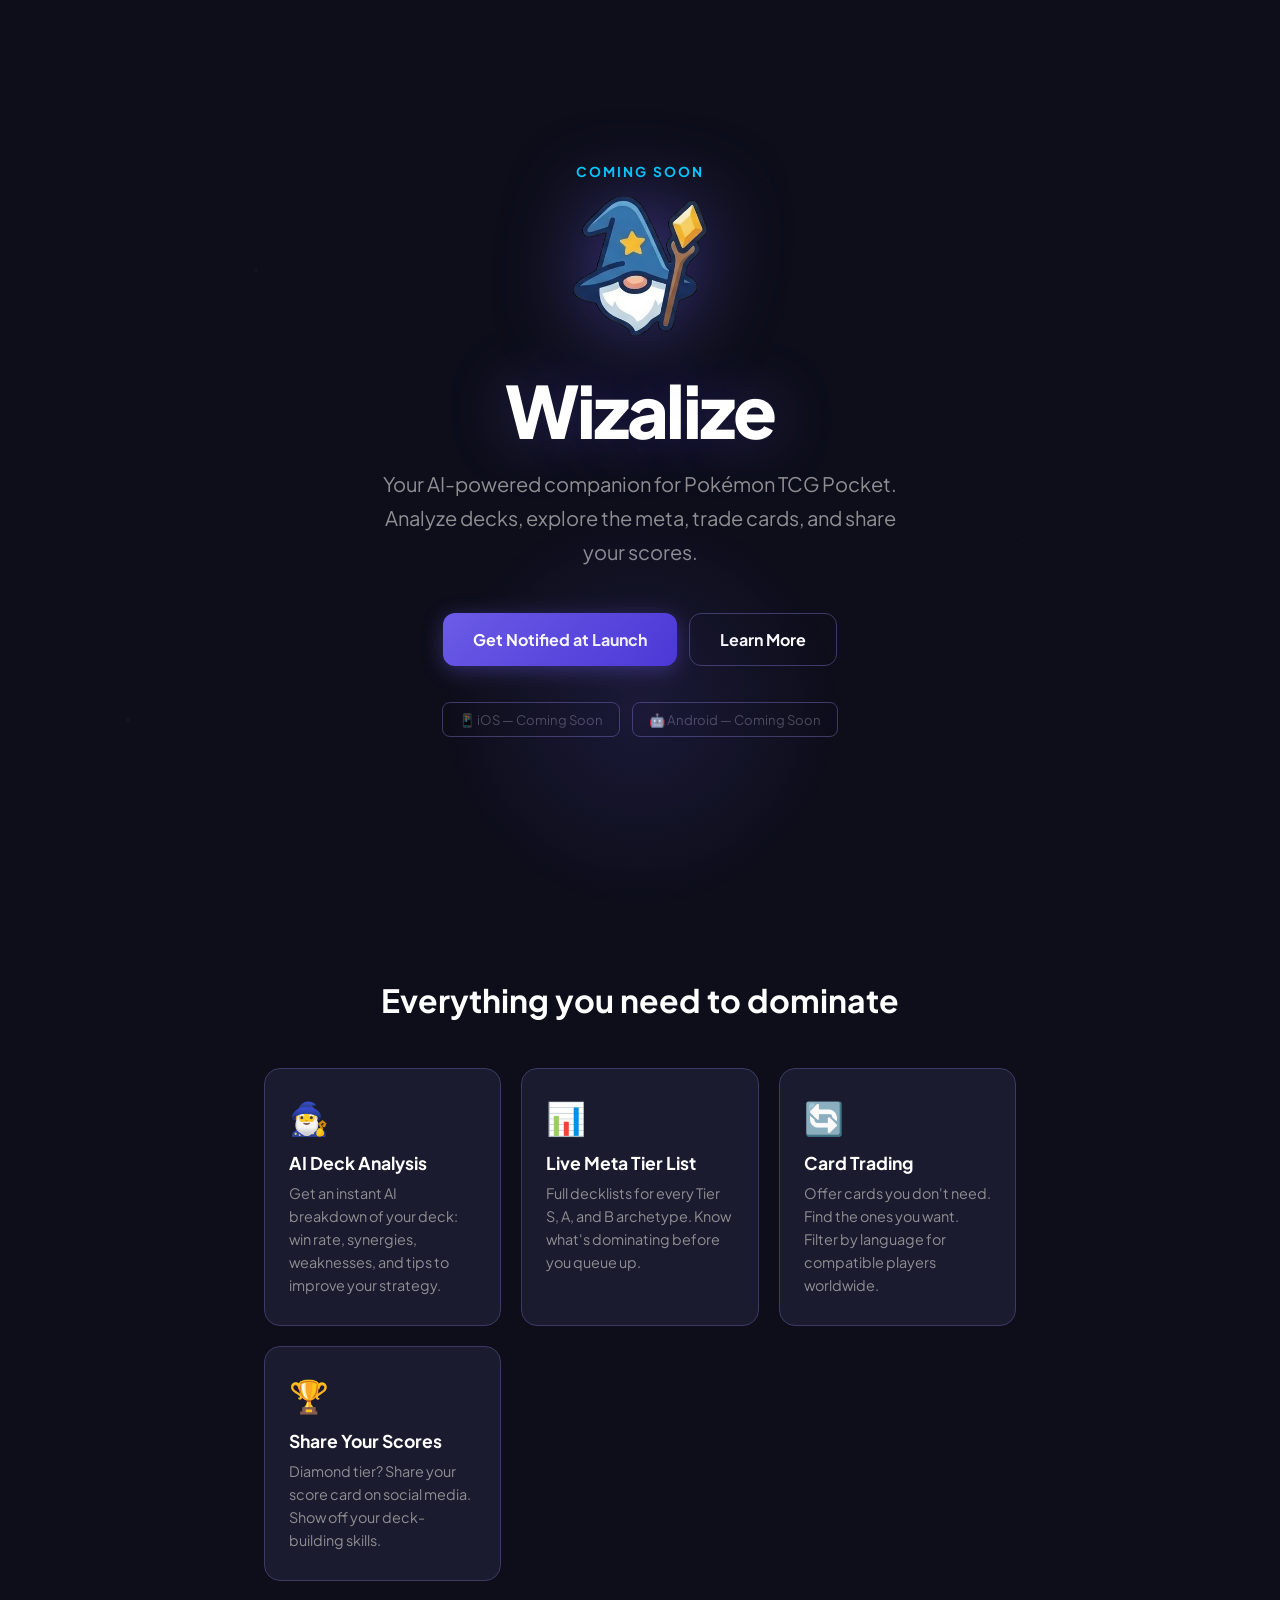
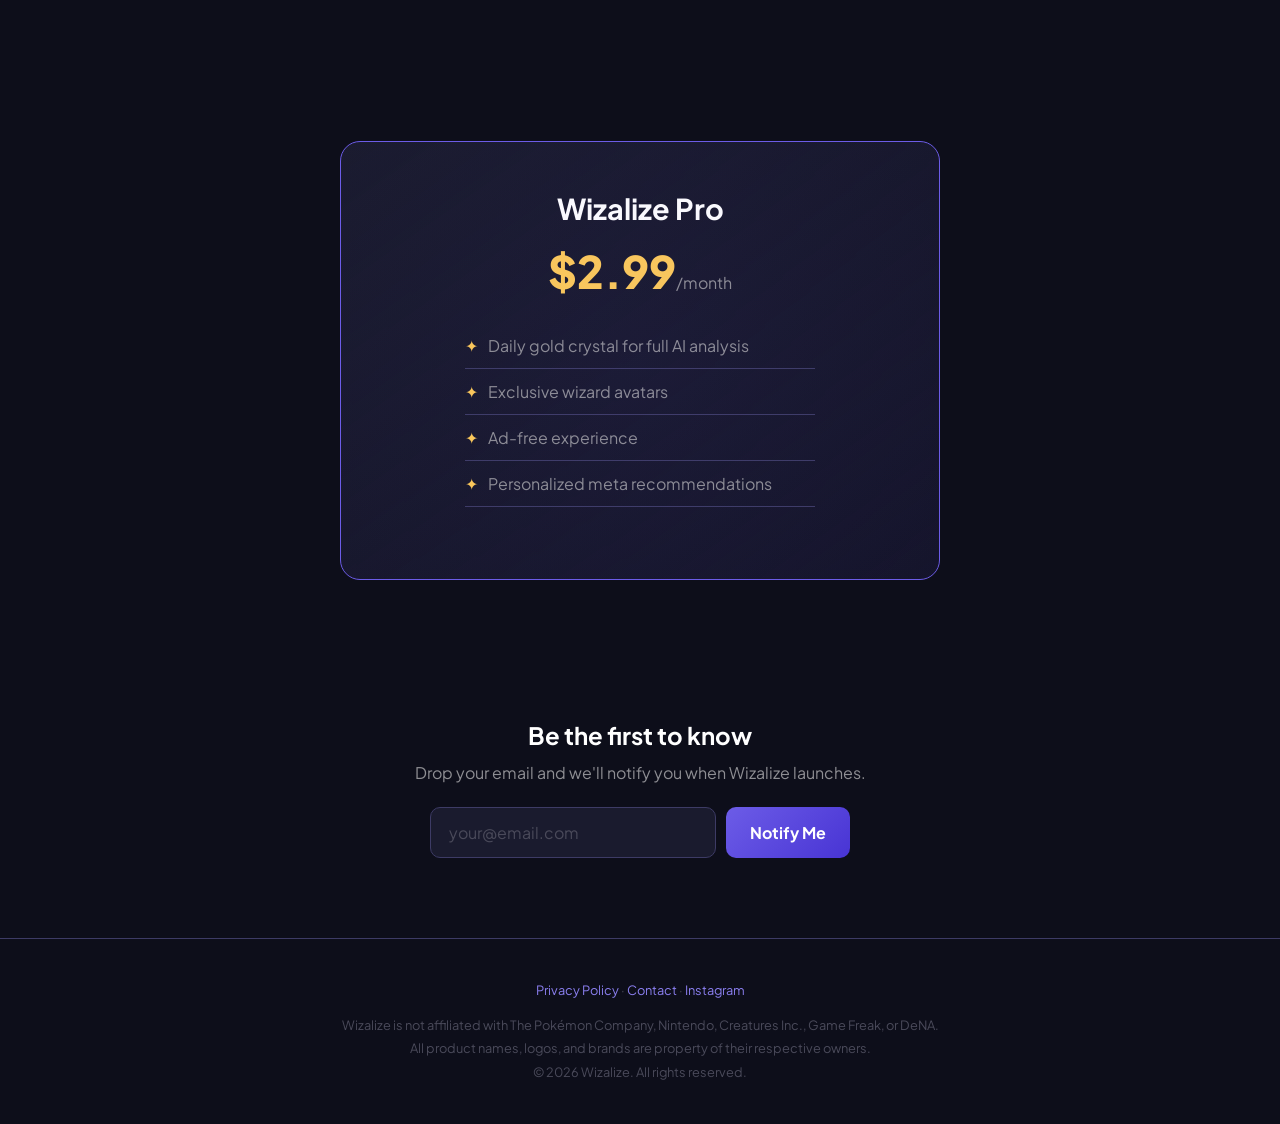
==== index.html @ 27a7846a "Create index.html" ====
<!DOCTYPE html>
<html lang="en">
<head>
<meta charset="UTF-8">
<meta name="viewport" content="width=device-width, initial-scale=1.0">
<title>Wizalize — AI Deck Analyzer for Pokémon TCG Pocket</title>
<meta name="description" content="Your personal wizard for Pokémon TCG Pocket. AI-powered deck analysis, live meta tier list, card trading, and shareable scores.">
<meta property="og:title" content="Wizalize — TCG Pocket Companion">
<meta property="og:description" content="AI-powered deck analysis, live meta, and card trading for Pokémon TCG Pocket.">
<meta property="og:type" content="website">
<meta property="og:url" content="https://wizalize.com">
<link rel="preconnect" href="https://fonts.googleapis.com">
<link href="https://fonts.googleapis.com/css2?family=Plus+Jakarta+Sans:wght@400;500;600;700;800&display=swap" rel="stylesheet">
<style>
*{margin:0;padding:0;box-sizing:border-box}
:root{
  --bg:#0D0E1A;--surface:#1A1B2E;--card:#2D2B55;--border:#3D3B65;
  --purple:#6C5CE7;--purple-light:#8B7FF0;--cyan:#00CEFF;
  --gold:#FFCB57;--orange:#FF9F43;
  --text:#FFFFFF;--text-secondary:#8E8E93;--text-muted:#4A4A5A;
}
html{scroll-behavior:smooth}
body{
  font-family:'Plus Jakarta Sans',sans-serif;
  background:var(--bg);color:var(--text);
  overflow-x:hidden;
}
body::before{
  content:'';position:fixed;top:0;left:0;width:100%;height:100%;
  background:radial-gradient(1px 1px at 20% 30%,rgba(255,255,255,0.15),transparent),
    radial-gradient(1px 1px at 40% 70%,rgba(108,92,231,0.2),transparent),
    radial-gradient(1px 1px at 60% 20%,rgba(0,206,255,0.15),transparent),
    radial-gradient(1px 1px at 80% 60%,rgba(255,203,87,0.1),transparent),
    radial-gradient(1.5px 1.5px at 10% 80%,rgba(255,255,255,0.1),transparent),
    radial-gradient(1.5px 1.5px at 70% 40%,rgba(108,92,231,0.15),transparent),
    radial-gradient(1px 1px at 90% 10%,rgba(0,206,255,0.1),transparent),
    radial-gradient(1px 1px at 50% 50%,rgba(255,255,255,0.08),transparent);
  z-index:0;pointer-events:none;
}
.container{max-width:800px;margin:0 auto;padding:0 24px;position:relative;z-index:1}

.hero{
  min-height:100vh;display:flex;flex-direction:column;
  align-items:center;justify-content:center;text-align:center;
  padding:60px 0;
}
.hero-glow{
  position:absolute;width:400px;height:400px;
  background:radial-gradient(circle,rgba(108,92,231,0.15),transparent 70%);
  border-radius:50%;top:20%;left:50%;transform:translateX(-50%);
  animation:pulse 4s ease-in-out infinite;
}
@keyframes pulse{0%,100%{opacity:0.5;transform:translateX(-50%) scale(1)}50%{opacity:1;transform:translateX(-50%) scale(1.1)}}

.wizard-icon{
  width:140px;height:140px;margin-bottom:28px;
  animation:float 3s ease-in-out infinite;
  filter:drop-shadow(0 0 40px rgba(108,92,231,0.5));
  object-fit:contain;
}
@keyframes float{0%,100%{transform:translateY(0)}50%{transform:translateY(-12px)}}

.tagline{
  font-size:0.85rem;color:var(--cyan);font-weight:700;
  letter-spacing:0.15em;text-transform:uppercase;margin-bottom:16px;
}
.hero h1{
  font-size:clamp(3rem,7vw,4.5rem);font-weight:800;
  letter-spacing:-0.03em;margin-bottom:12px;
  color:#FFFFFF;
  text-shadow:0 0 60px rgba(108,92,231,0.4);
}
.hero .subtitle{
  font-size:clamp(1rem,2.5vw,1.25rem);color:var(--text-secondary);
  margin-bottom:44px;max-width:520px;line-height:1.7;
}

.cta-group{display:flex;gap:12px;flex-wrap:wrap;justify-content:center;margin-bottom:36px}
.cta{
  display:inline-flex;align-items:center;gap:8px;
  padding:15px 30px;border-radius:12px;font-weight:700;
  font-size:1rem;text-decoration:none;transition:all 0.3s;
  cursor:pointer;border:none;font-family:inherit;
}
.cta-primary{
  background:linear-gradient(135deg,var(--purple),#4834D4);color:white;
  box-shadow:0 4px 20px rgba(108,92,231,0.4);
}
.cta-primary:hover{transform:translateY(-2px);box-shadow:0 8px 30px rgba(108,92,231,0.6)}
.cta-secondary{
  background:transparent;color:var(--text);
  border:1.5px solid var(--border);
}
.cta-secondary:hover{border-color:var(--purple);background:rgba(108,92,231,0.08)}

.store-badges{display:flex;gap:12px;justify-content:center}
.store-badges span{
  font-size:0.82rem;color:var(--text-muted);
  padding:8px 16px;border:1px solid var(--border);border-radius:8px;
}

.features{padding:80px 0}
.features h2{
  text-align:center;font-size:2rem;font-weight:700;margin-bottom:48px;
}
.features-grid{
  display:grid;grid-template-columns:repeat(auto-fit,minmax(220px,1fr));
  gap:20px;
}
.feature-card{
  background:var(--surface);border:1px solid var(--border);
  border-radius:16px;padding:28px 24px;
  transition:all 0.3s;position:relative;overflow:hidden;
}
.feature-card:hover{border-color:var(--purple);transform:translateY(-4px);box-shadow:0 8px 30px rgba(108,92,231,0.15)}
.feature-card::before{
  content:'';position:absolute;top:0;left:0;right:0;height:3px;
  background:linear-gradient(90deg,var(--purple),var(--cyan));
  opacity:0;transition:opacity 0.3s;
}
.feature-card:hover::before{opacity:1}
.feature-icon{font-size:2rem;margin-bottom:14px;display:block}
.feature-card h3{font-size:1.1rem;font-weight:700;margin-bottom:8px}
.feature-card p{font-size:0.9rem;color:var(--text-secondary);line-height:1.6}

.pro{padding:80px 0;text-align:center}
.pro-card{
  background:linear-gradient(145deg,var(--surface),rgba(108,92,231,0.08));
  border:1px solid var(--purple);border-radius:20px;
  padding:48px 32px;max-width:600px;margin:0 auto;
  position:relative;overflow:hidden;
}
.pro-card::before{
  content:'';position:absolute;top:-50%;right:-50%;width:200%;height:200%;
  background:radial-gradient(circle,rgba(108,92,231,0.06),transparent 60%);
  pointer-events:none;
}
.pro-card h2{font-size:1.8rem;margin-bottom:8px}
.pro-price{font-size:2.8rem;font-weight:800;color:var(--gold);margin:16px 0}
.pro-price span{font-size:1rem;font-weight:400;color:var(--text-secondary)}
.pro-benefits{list-style:none;text-align:left;max-width:350px;margin:24px auto}
.pro-benefits li{
  padding:12px 0;font-size:1rem;color:var(--text-secondary);
  border-bottom:1px solid var(--border);display:flex;align-items:center;gap:10px;
}
.pro-benefits li::before{content:'✦';color:var(--gold)}

.notify{padding:60px 0 80px;text-align:center}
.notify h2{font-size:1.5rem;margin-bottom:12px}
.notify p{color:var(--text-secondary);margin-bottom:24px}
.notify-form{
  display:flex;gap:10px;max-width:420px;margin:0 auto;
  flex-wrap:wrap;justify-content:center;
}
.notify-form input{
  flex:1;min-width:200px;padding:14px 18px;border-radius:10px;
  border:1px solid var(--border);background:var(--surface);
  color:white;font-size:1rem;font-family:inherit;outline:none;
  transition:border-color 0.3s;
}
.notify-form input:focus{border-color:var(--purple)}
.notify-form input::placeholder{color:var(--text-muted)}
.notify-form button{
  padding:14px 24px;border-radius:10px;
  background:linear-gradient(135deg,var(--purple),#4834D4);
  color:white;font-weight:700;border:none;cursor:pointer;
  font-size:1rem;font-family:inherit;transition:all 0.3s;
}
.notify-form button:hover{transform:translateY(-1px);box-shadow:0 4px 15px rgba(108,92,231,0.4)}

footer{
  padding:40px 0;text-align:center;border-top:1px solid var(--border);
}
footer p{font-size:0.8rem;color:var(--text-muted);line-height:1.8}
footer a{color:var(--purple-light);text-decoration:none}
footer a:hover{text-decoration:underline}

@media(max-width:600px){
  .hero{padding:40px 0;min-height:auto}
  .wizard-icon{width:110px;height:110px}
  .features-grid{grid-template-columns:1fr}
  .pro-card{padding:32px 20px}
  .notify-form{flex-direction:column}
  .notify-form input{min-width:auto;width:100%}
}
</style>
</head>
<body>

<div class="container">
  <section class="hero">
    <div class="hero-glow"></div>
    <div class="tagline">Coming Soon</div>
    <img class="wizard-icon" src="[data-uri]" alt="Wizalize Wizard">
    <h1>Wizalize</h1>
    <p class="subtitle">
      Your AI-powered companion for Pokémon TCG Pocket. 
      Analyze decks, explore the meta, trade cards, and share your scores.
    </p>
    <div class="cta-group">
      <a href="#notify" class="cta cta-primary">Get Notified at Launch</a>
      <a href="#features" class="cta cta-secondary">Learn More</a>
    </div>
    <div class="store-badges">
      <span>📱 iOS — Coming Soon</span>
      <span>🤖 Android — Coming Soon</span>
    </div>
  </section>

  <section class="features" id="features">
    <h2>Everything you need to dominate</h2>
    <div class="features-grid">
      <div class="feature-card">
        <span class="feature-icon">🧙‍♂️</span>
        <h3>AI Deck Analysis</h3>
        <p>Get an instant AI breakdown of your deck: win rate, synergies, weaknesses, and tips to improve your strategy.</p>
      </div>
      <div class="feature-card">
        <span class="feature-icon">📊</span>
        <h3>Live Meta Tier List</h3>
        <p>Full decklists for every Tier S, A, and B archetype. Know what's dominating before you queue up.</p>
      </div>
      <div class="feature-card">
        <span class="feature-icon">🔄</span>
        <h3>Card Trading</h3>
        <p>Offer cards you don't need. Find the ones you want. Filter by language for compatible players worldwide.</p>
      </div>
      <div class="feature-card">
        <span class="feature-icon">🏆</span>
        <h3>Share Your Scores</h3>
        <p>Diamond tier? Share your score card on social media. Show off your deck-building skills.</p>
      </div>
    </div>
  </section>

  <section class="pro">
    <div class="pro-card">
      <h2>Wizalize Pro</h2>
      <div class="pro-price">$2.99<span>/month</span></div>
      <ul class="pro-benefits">
        <li>Daily gold crystal for full AI analysis</li>
        <li>Exclusive wizard avatars</li>
        <li>Ad-free experience</li>
        <li>Personalized meta recommendations</li>
      </ul>
    </div>
  </section>

  <section class="notify" id="notify">
    <h2>Be the first to know</h2>
    <p>Drop your email and we'll notify you when Wizalize launches.</p>
    <form class="notify-form" onsubmit="handleSubmit(event)">
      <input type="email" placeholder="your@email.com" required id="emailInput">
      <button type="submit" id="submitBtn">Notify Me</button>
    </form>
    <p id="successMsg" style="display:none;color:#00CEFF;margin-top:16px;font-weight:600">
      ✨ You're on the list! We'll let you know when Wizalize launches.
    </p>
  </section>
</div>

<footer>
  <div class="container">
    <p>
      <a href="/privacy">Privacy Policy</a> · 
      <a href="mailto:soporte@wizalize.com">Contact</a> · 
      <a href="https://instagram.com/wizalize" target="_blank">Instagram</a>
    </p>
    <p style="margin-top:12px">
      Wizalize is not affiliated with The Pokémon Company, Nintendo, Creatures Inc., Game Freak, or DeNA.<br>
      All product names, logos, and brands are property of their respective owners.<br>
      © 2026 Wizalize. All rights reserved.
    </p>
  </div>
</footer>

<script>
function handleSubmit(e) {
  e.preventDefault();
  const email = document.getElementById('emailInput').value;
  document.getElementById('emailInput').style.display = 'none';
  document.getElementById('submitBtn').style.display = 'none';
  document.getElementById('successMsg').style.display = 'block';
  console.log('Email captured:', email);
}
</script>
</body>
</html>
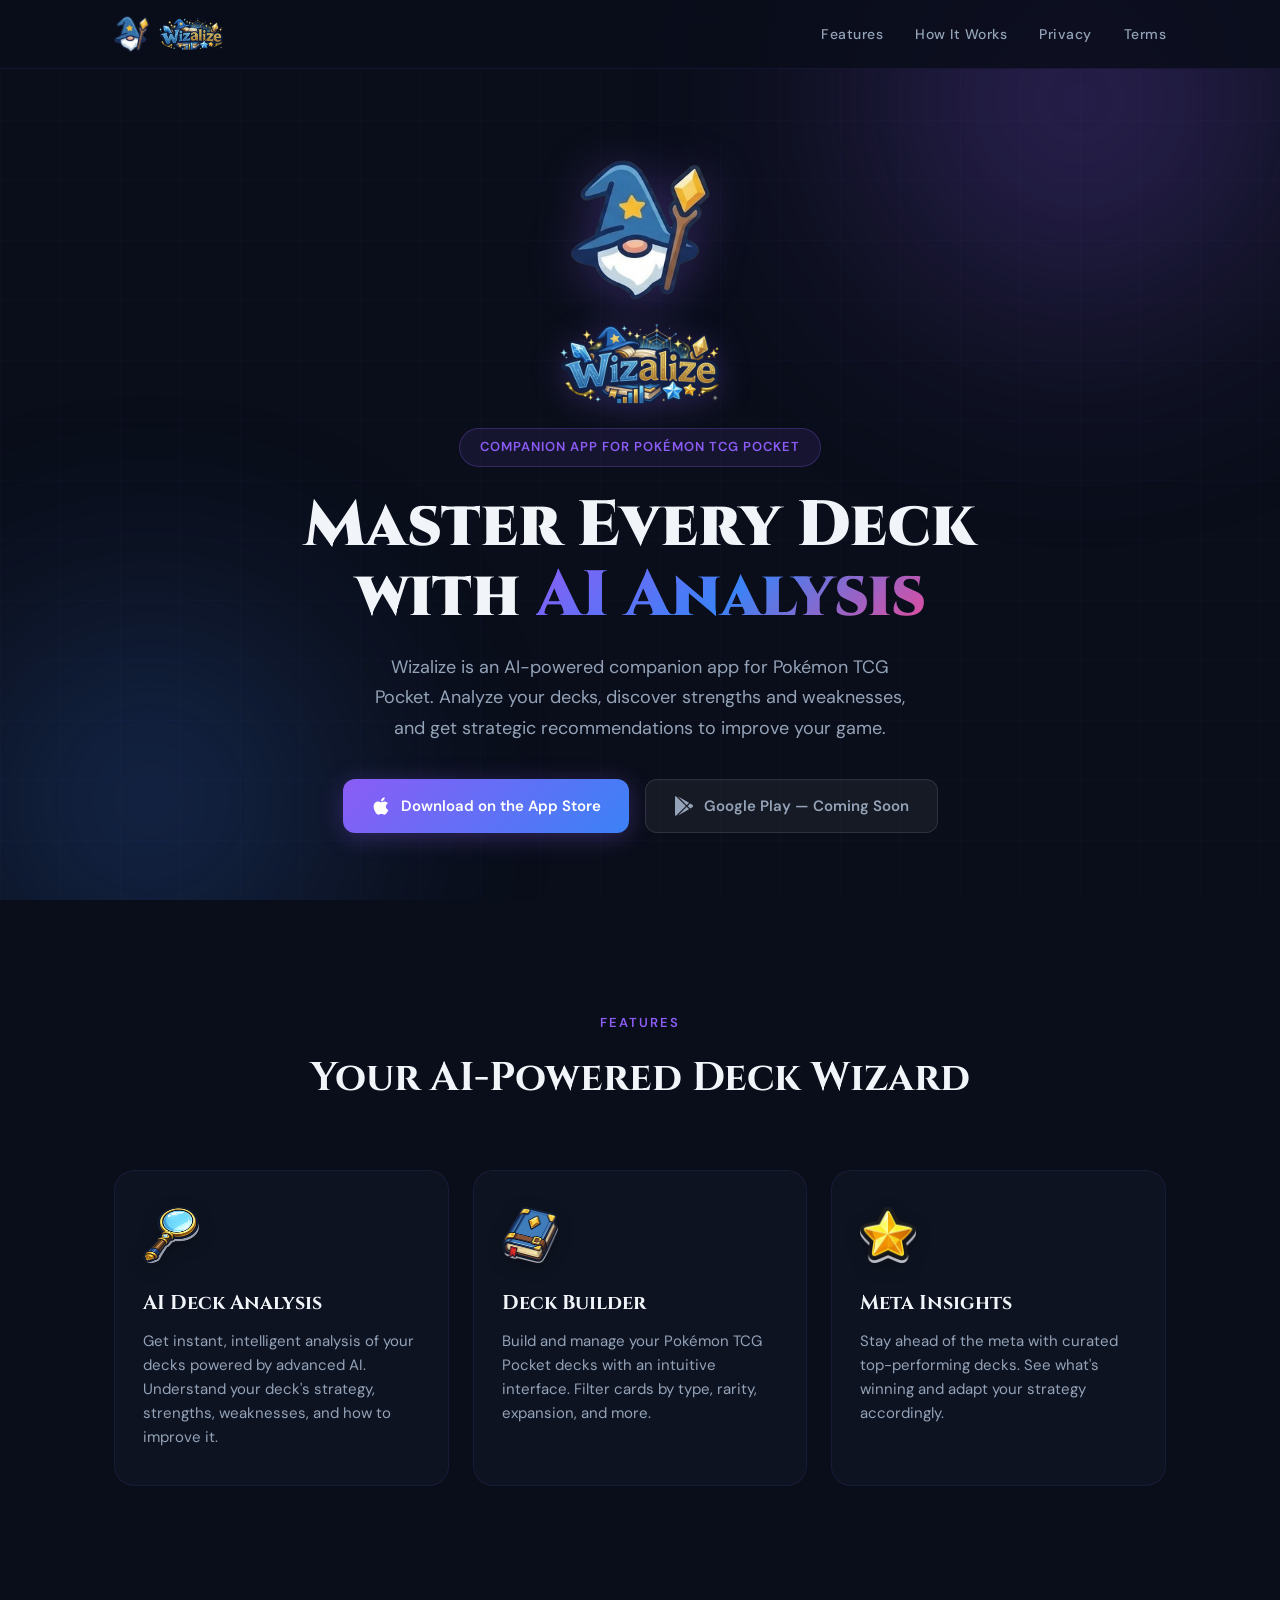
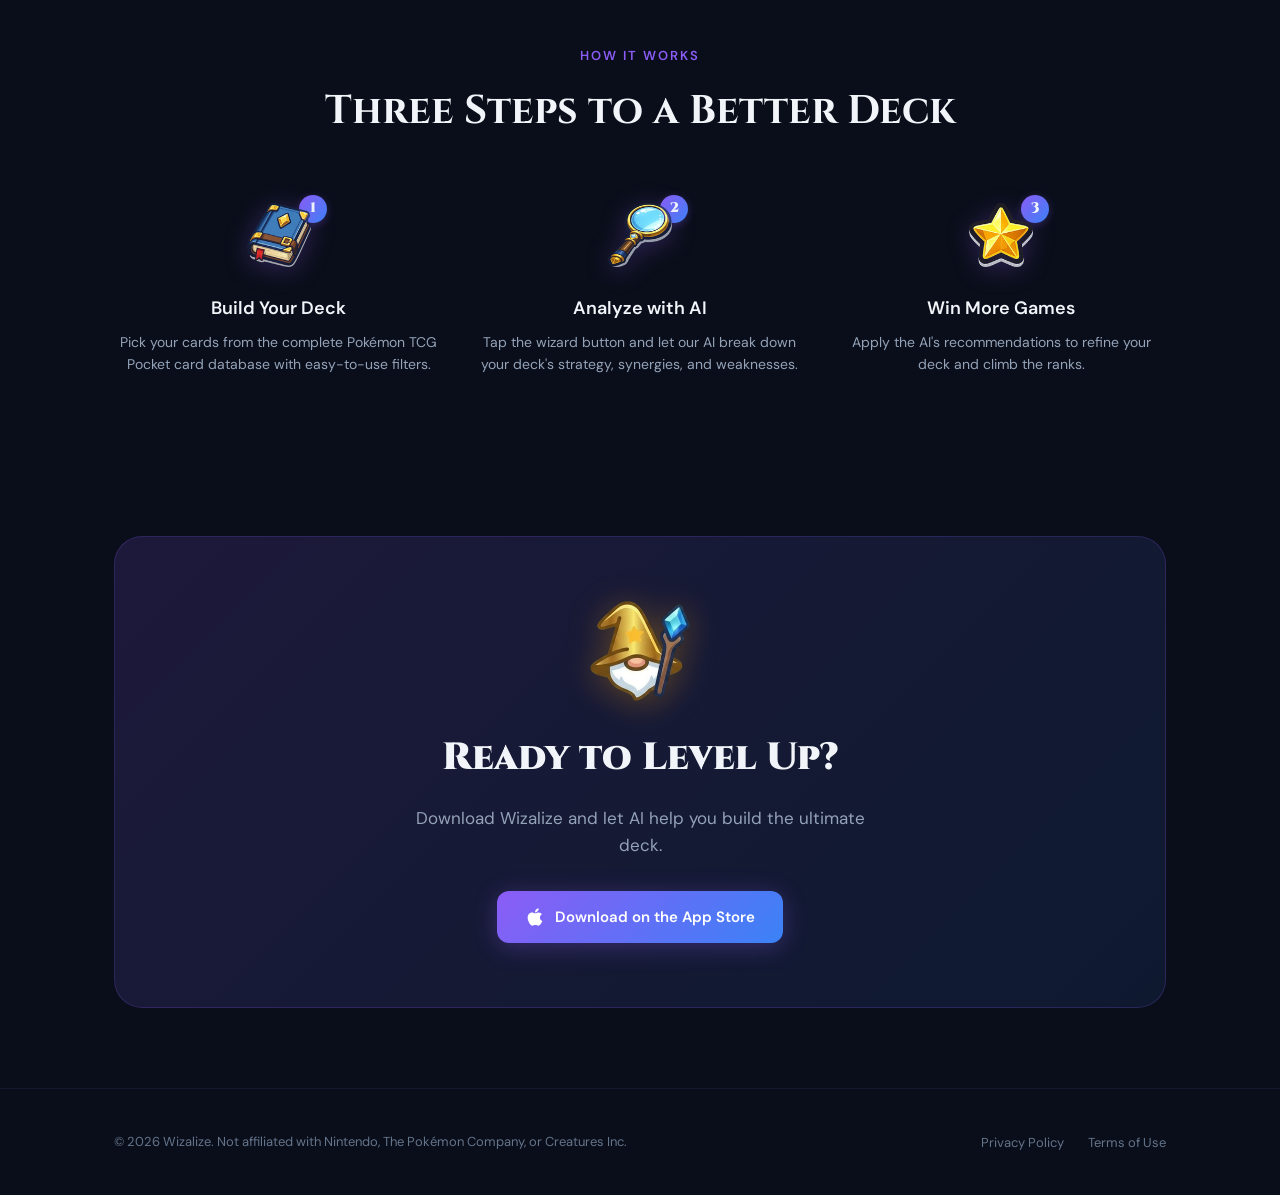
==== commit 94111402: "Update index.html" ====
--- a/index.html
+++ b/index.html
@@ -1,288 +1,440 @@
 <!DOCTYPE html>
 <html lang="en">
 <head>
-<meta charset="UTF-8">
-<meta name="viewport" content="width=device-width, initial-scale=1.0">
-<title>Wizalize — AI Deck Analyzer for Pokémon TCG Pocket</title>
-<meta name="description" content="Your personal wizard for Pokémon TCG Pocket. AI-powered deck analysis, live meta tier list, card trading, and shareable scores.">
-<meta property="og:title" content="Wizalize — TCG Pocket Companion">
-<meta property="og:description" content="AI-powered deck analysis, live meta, and card trading for Pokémon TCG Pocket.">
-<meta property="og:type" content="website">
-<meta property="og:url" content="https://wizalize.com">
-<link rel="preconnect" href="https://fonts.googleapis.com">
-<link href="https://fonts.googleapis.com/css2?family=Plus+Jakarta+Sans:wght@400;500;600;700;800&display=swap" rel="stylesheet">
-<style>
-*{margin:0;padding:0;box-sizing:border-box}
-:root{
-  --bg:#0D0E1A;--surface:#1A1B2E;--card:#2D2B55;--border:#3D3B65;
-  --purple:#6C5CE7;--purple-light:#8B7FF0;--cyan:#00CEFF;
-  --gold:#FFCB57;--orange:#FF9F43;
-  --text:#FFFFFF;--text-secondary:#8E8E93;--text-muted:#4A4A5A;
-}
-html{scroll-behavior:smooth}
-body{
-  font-family:'Plus Jakarta Sans',sans-serif;
-  background:var(--bg);color:var(--text);
-  overflow-x:hidden;
-}
-body::before{
-  content:'';position:fixed;top:0;left:0;width:100%;height:100%;
-  background:radial-gradient(1px 1px at 20% 30%,rgba(255,255,255,0.15),transparent),
-    radial-gradient(1px 1px at 40% 70%,rgba(108,92,231,0.2),transparent),
-    radial-gradient(1px 1px at 60% 20%,rgba(0,206,255,0.15),transparent),
-    radial-gradient(1px 1px at 80% 60%,rgba(255,203,87,0.1),transparent),
-    radial-gradient(1.5px 1.5px at 10% 80%,rgba(255,255,255,0.1),transparent),
-    radial-gradient(1.5px 1.5px at 70% 40%,rgba(108,92,231,0.15),transparent),
-    radial-gradient(1px 1px at 90% 10%,rgba(0,206,255,0.1),transparent),
-    radial-gradient(1px 1px at 50% 50%,rgba(255,255,255,0.08),transparent);
-  z-index:0;pointer-events:none;
-}
-.container{max-width:800px;margin:0 auto;padding:0 24px;position:relative;z-index:1}
-
-.hero{
-  min-height:100vh;display:flex;flex-direction:column;
-  align-items:center;justify-content:center;text-align:center;
-  padding:60px 0;
-}
-.hero-glow{
-  position:absolute;width:400px;height:400px;
-  background:radial-gradient(circle,rgba(108,92,231,0.15),transparent 70%);
-  border-radius:50%;top:20%;left:50%;transform:translateX(-50%);
-  animation:pulse 4s ease-in-out infinite;
-}
-@keyframes pulse{0%,100%{opacity:0.5;transform:translateX(-50%) scale(1)}50%{opacity:1;transform:translateX(-50%) scale(1.1)}}
-
-.wizard-icon{
-  width:140px;height:140px;margin-bottom:28px;
-  animation:float 3s ease-in-out infinite;
-  filter:drop-shadow(0 0 40px rgba(108,92,231,0.5));
-  object-fit:contain;
-}
-@keyframes float{0%,100%{transform:translateY(0)}50%{transform:translateY(-12px)}}
-
-.tagline{
-  font-size:0.85rem;color:var(--cyan);font-weight:700;
-  letter-spacing:0.15em;text-transform:uppercase;margin-bottom:16px;
-}
-.hero h1{
-  font-size:clamp(3rem,7vw,4.5rem);font-weight:800;
-  letter-spacing:-0.03em;margin-bottom:12px;
-  color:#FFFFFF;
-  text-shadow:0 0 60px rgba(108,92,231,0.4);
-}
-.hero .subtitle{
-  font-size:clamp(1rem,2.5vw,1.25rem);color:var(--text-secondary);
-  margin-bottom:44px;max-width:520px;line-height:1.7;
-}
-
-.cta-group{display:flex;gap:12px;flex-wrap:wrap;justify-content:center;margin-bottom:36px}
-.cta{
-  display:inline-flex;align-items:center;gap:8px;
-  padding:15px 30px;border-radius:12px;font-weight:700;
-  font-size:1rem;text-decoration:none;transition:all 0.3s;
-  cursor:pointer;border:none;font-family:inherit;
-}
-.cta-primary{
-  background:linear-gradient(135deg,var(--purple),#4834D4);color:white;
-  box-shadow:0 4px 20px rgba(108,92,231,0.4);
-}
-.cta-primary:hover{transform:translateY(-2px);box-shadow:0 8px 30px rgba(108,92,231,0.6)}
-.cta-secondary{
-  background:transparent;color:var(--text);
-  border:1.5px solid var(--border);
-}
-.cta-secondary:hover{border-color:var(--purple);background:rgba(108,92,231,0.08)}
-
-.store-badges{display:flex;gap:12px;justify-content:center}
-.store-badges span{
-  font-size:0.82rem;color:var(--text-muted);
-  padding:8px 16px;border:1px solid var(--border);border-radius:8px;
-}
-
-.features{padding:80px 0}
-.features h2{
-  text-align:center;font-size:2rem;font-weight:700;margin-bottom:48px;
-}
-.features-grid{
-  display:grid;grid-template-columns:repeat(auto-fit,minmax(220px,1fr));
-  gap:20px;
-}
-.feature-card{
-  background:var(--surface);border:1px solid var(--border);
-  border-radius:16px;padding:28px 24px;
-  transition:all 0.3s;position:relative;overflow:hidden;
-}
-.feature-card:hover{border-color:var(--purple);transform:translateY(-4px);box-shadow:0 8px 30px rgba(108,92,231,0.15)}
-.feature-card::before{
-  content:'';position:absolute;top:0;left:0;right:0;height:3px;
-  background:linear-gradient(90deg,var(--purple),var(--cyan));
-  opacity:0;transition:opacity 0.3s;
-}
-.feature-card:hover::before{opacity:1}
-.feature-icon{font-size:2rem;margin-bottom:14px;display:block}
-.feature-card h3{font-size:1.1rem;font-weight:700;margin-bottom:8px}
-.feature-card p{font-size:0.9rem;color:var(--text-secondary);line-height:1.6}
-
-.pro{padding:80px 0;text-align:center}
-.pro-card{
-  background:linear-gradient(145deg,var(--surface),rgba(108,92,231,0.08));
-  border:1px solid var(--purple);border-radius:20px;
-  padding:48px 32px;max-width:600px;margin:0 auto;
-  position:relative;overflow:hidden;
-}
-.pro-card::before{
-  content:'';position:absolute;top:-50%;right:-50%;width:200%;height:200%;
-  background:radial-gradient(circle,rgba(108,92,231,0.06),transparent 60%);
-  pointer-events:none;
-}
-.pro-card h2{font-size:1.8rem;margin-bottom:8px}
-.pro-price{font-size:2.8rem;font-weight:800;color:var(--gold);margin:16px 0}
-.pro-price span{font-size:1rem;font-weight:400;color:var(--text-secondary)}
-.pro-benefits{list-style:none;text-align:left;max-width:350px;margin:24px auto}
-.pro-benefits li{
-  padding:12px 0;font-size:1rem;color:var(--text-secondary);
-  border-bottom:1px solid var(--border);display:flex;align-items:center;gap:10px;
-}
-.pro-benefits li::before{content:'✦';color:var(--gold)}
-
-.notify{padding:60px 0 80px;text-align:center}
-.notify h2{font-size:1.5rem;margin-bottom:12px}
-.notify p{color:var(--text-secondary);margin-bottom:24px}
-.notify-form{
-  display:flex;gap:10px;max-width:420px;margin:0 auto;
-  flex-wrap:wrap;justify-content:center;
-}
-.notify-form input{
-  flex:1;min-width:200px;padding:14px 18px;border-radius:10px;
-  border:1px solid var(--border);background:var(--surface);
-  color:white;font-size:1rem;font-family:inherit;outline:none;
-  transition:border-color 0.3s;
-}
-.notify-form input:focus{border-color:var(--purple)}
-.notify-form input::placeholder{color:var(--text-muted)}
-.notify-form button{
-  padding:14px 24px;border-radius:10px;
-  background:linear-gradient(135deg,var(--purple),#4834D4);
-  color:white;font-weight:700;border:none;cursor:pointer;
-  font-size:1rem;font-family:inherit;transition:all 0.3s;
-}
-.notify-form button:hover{transform:translateY(-1px);box-shadow:0 4px 15px rgba(108,92,231,0.4)}
-
-footer{
-  padding:40px 0;text-align:center;border-top:1px solid var(--border);
-}
-footer p{font-size:0.8rem;color:var(--text-muted);line-height:1.8}
-footer a{color:var(--purple-light);text-decoration:none}
-footer a:hover{text-decoration:underline}
-
-@media(max-width:600px){
-  .hero{padding:40px 0;min-height:auto}
-  .wizard-icon{width:110px;height:110px}
-  .features-grid{grid-template-columns:1fr}
-  .pro-card{padding:32px 20px}
-  .notify-form{flex-direction:column}
-  .notify-form input{min-width:auto;width:100%}
-}
-</style>
+    <meta charset="UTF-8">
+    <meta name="viewport" content="width=device-width, initial-scale=1.0">
+    <meta name="robots" content="index, follow">
+    <link rel="canonical" href="https://wizalize.com/" />
+    <title>Wizalize — AI-Powered Deck Analysis for Pokémon TCG Pocket</title>
+    <meta name="description" content="Wizalize is the ultimate companion app for Pokémon TCG Pocket. Get AI-powered deck analysis, build winning decks, and master the meta.">
+    <link rel="preconnect" href="https://fonts.googleapis.com">
+    <link rel="preconnect" href="https://fonts.gstatic.com" crossorigin>
+    <link href="https://fonts.googleapis.com/css2?family=Cinzel:wght@700;900&family=DM+Sans:ital,wght@0,400;0,500;0,600;1,400&display=swap" rel="stylesheet">
+    <style>
+        *, *::before, *::after { margin: 0; padding: 0; box-sizing: border-box; }
+
+        :root {
+            --bg-deep: #0a0e1a;
+            --bg-card: #111827;
+            --accent-purple: #8b5cf6;
+            --accent-blue: #3b82f6;
+            --accent-gold: #f59e0b;
+            --accent-pink: #ec4899;
+            --text-primary: #f1f5f9;
+            --text-secondary: #94a3b8;
+            --text-muted: #64748b;
+            --glow-purple: rgba(139, 92, 246, 0.3);
+            --glow-blue: rgba(59, 130, 246, 0.2);
+        }
+
+        html { scroll-behavior: smooth; }
+
+        body {
+            font-family: 'DM Sans', sans-serif;
+            background: var(--bg-deep);
+            color: var(--text-primary);
+            overflow-x: hidden;
+            line-height: 1.6;
+        }
+
+        /* Background effects */
+        .bg-orbs {
+            position: fixed; inset: 0; z-index: 0;
+            pointer-events: none; overflow: hidden;
+        }
+        .bg-orbs::before, .bg-orbs::after {
+            content: ''; position: absolute; border-radius: 50%;
+            filter: blur(120px); opacity: 0.4;
+        }
+        .bg-orbs::before {
+            width: 600px; height: 600px;
+            background: radial-gradient(circle, var(--accent-purple), transparent 70%);
+            top: -200px; right: -100px;
+            animation: float-orb 20s ease-in-out infinite;
+        }
+        .bg-orbs::after {
+            width: 500px; height: 500px;
+            background: radial-gradient(circle, var(--accent-blue), transparent 70%);
+            bottom: -150px; left: -100px;
+            animation: float-orb 25s ease-in-out infinite reverse;
+        }
+        @keyframes float-orb {
+            0%, 100% { transform: translate(0, 0); }
+            33% { transform: translate(40px, -30px); }
+            66% { transform: translate(-20px, 20px); }
+        }
+
+        .grid-overlay {
+            position: fixed; inset: 0; z-index: 0; pointer-events: none;
+            background-image:
+                linear-gradient(rgba(139, 92, 246, 0.03) 1px, transparent 1px),
+                linear-gradient(90deg, rgba(139, 92, 246, 0.03) 1px, transparent 1px);
+            background-size: 60px 60px;
+        }
+
+        .container {
+            position: relative; z-index: 1;
+            max-width: 1100px; margin: 0 auto; padding: 0 24px;
+        }
+
+        /* Nav */
+        nav {
+            position: fixed; top: 0; left: 0; right: 0; z-index: 100;
+            padding: 16px 0;
+            background: rgba(10, 14, 26, 0.85);
+            backdrop-filter: blur(20px);
+            border-bottom: 1px solid rgba(139, 92, 246, 0.1);
+        }
+        nav .container {
+            display: flex; align-items: center; justify-content: space-between;
+        }
+        .nav-logo {
+            display: flex; align-items: center; gap: 10px; text-decoration: none;
+        }
+        .nav-logo img {
+            height: 36px;
+        }
+        .nav-links {
+            display: flex; gap: 32px; list-style: none;
+        }
+        .nav-links a {
+            color: var(--text-secondary); text-decoration: none;
+            font-size: 14px; font-weight: 500; transition: color 0.3s;
+            letter-spacing: 0.5px;
+        }
+        .nav-links a:hover { color: var(--text-primary); }
+
+        /* Hero */
+        .hero {
+            padding: 160px 0 100px;
+            text-align: center;
+        }
+        .hero-content {
+            display: flex; flex-direction: column; align-items: center;
+        }
+        .hero-mascot {
+            width: 140px; height: 140px;
+            margin-bottom: 24px;
+            animation: fade-in-up 0.8s ease both, float 4s ease-in-out infinite 1s;
+            filter: drop-shadow(0 8px 24px rgba(139, 92, 246, 0.3));
+        }
+        @keyframes float {
+            0%, 100% { transform: translateY(0); }
+            50% { transform: translateY(-12px); }
+        }
+        .hero-logo {
+            height: 80px;
+            margin-bottom: 24px;
+            animation: fade-in-up 0.8s 0.15s ease both;
+            filter: drop-shadow(0 4px 16px rgba(139, 92, 246, 0.3));
+        }
+        .hero-badge {
+            display: inline-flex; align-items: center; gap: 8px;
+            padding: 8px 20px;
+            background: rgba(139, 92, 246, 0.1);
+            border: 1px solid rgba(139, 92, 246, 0.25);
+            border-radius: 100px;
+            font-size: 13px; font-weight: 600;
+            color: var(--accent-purple);
+            margin-bottom: 24px;
+            letter-spacing: 1px; text-transform: uppercase;
+            animation: fade-in-up 0.8s 0.3s ease both;
+        }
+        .hero h1 {
+            font-family: 'Cinzel', serif;
+            font-weight: 900;
+            font-size: clamp(36px, 6vw, 64px);
+            line-height: 1.1;
+            margin-bottom: 20px;
+            animation: fade-in-up 0.8s 0.4s ease both;
+        }
+        .hero h1 .gradient-text {
+            background: linear-gradient(135deg, var(--accent-purple), var(--accent-blue), var(--accent-pink));
+            -webkit-background-clip: text; -webkit-text-fill-color: transparent; background-clip: text;
+        }
+        .hero p {
+            font-size: 18px; color: var(--text-secondary);
+            max-width: 560px; margin: 0 auto 36px; line-height: 1.7;
+            animation: fade-in-up 0.8s 0.5s ease both;
+        }
+        .hero-cta {
+            display: flex; gap: 16px; justify-content: center; flex-wrap: wrap;
+            animation: fade-in-up 0.8s 0.6s ease both;
+        }
+
+        /* Buttons */
+        .btn {
+            display: inline-flex; align-items: center; gap: 10px;
+            padding: 14px 28px; border-radius: 12px;
+            font-size: 15px; font-weight: 600;
+            text-decoration: none; transition: all 0.3s;
+            cursor: pointer; border: none;
+        }
+        .btn img { height: 20px; }
+        .btn-primary {
+            background: linear-gradient(135deg, var(--accent-purple), var(--accent-blue));
+            color: white;
+            box-shadow: 0 4px 24px var(--glow-purple);
+        }
+        .btn-primary:hover {
+            transform: translateY(-2px);
+            box-shadow: 0 8px 32px var(--glow-purple);
+        }
+        .btn-secondary {
+            background: rgba(255,255,255,0.05);
+            color: var(--text-secondary);
+            border: 1px solid rgba(255,255,255,0.1);
+        }
+
+        /* Features */
+        .features { padding: 80px 0; }
+        .section-label {
+            font-size: 13px; font-weight: 600; color: var(--accent-purple);
+            letter-spacing: 2px; text-transform: uppercase;
+            text-align: center; margin-bottom: 12px;
+        }
+        .section-title {
+            font-family: 'Cinzel', serif; font-weight: 700;
+            font-size: clamp(28px, 4vw, 40px);
+            text-align: center; margin-bottom: 60px;
+        }
+        .features-grid {
+            display: grid;
+            grid-template-columns: repeat(auto-fit, minmax(300px, 1fr));
+            gap: 24px;
+        }
+        .feature-card {
+            background: rgba(17, 24, 39, 0.6);
+            border: 1px solid rgba(139, 92, 246, 0.1);
+            border-radius: 20px; padding: 36px 28px;
+            transition: all 0.4s; position: relative; overflow: hidden;
+        }
+        .feature-card::before {
+            content: ''; position: absolute; top: 0; left: 0; right: 0;
+            height: 2px;
+            background: linear-gradient(90deg, transparent, var(--accent-purple), transparent);
+            opacity: 0; transition: opacity 0.4s;
+        }
+        .feature-card:hover {
+            border-color: rgba(139, 92, 246, 0.3);
+            transform: translateY(-4px);
+            box-shadow: 0 12px 40px rgba(0,0,0,0.3);
+        }
+        .feature-card:hover::before { opacity: 1; }
+        .feature-icon {
+            width: 56px; height: 56px; margin-bottom: 16px;
+            filter: drop-shadow(0 4px 8px rgba(0,0,0,0.3));
+        }
+        .feature-card h3 {
+            font-family: 'Cinzel', serif;
+            font-size: 20px; font-weight: 700; margin-bottom: 10px;
+        }
+        .feature-card p {
+            color: var(--text-secondary); font-size: 15px; line-height: 1.6;
+        }
+
+        /* How it works */
+        .how-it-works { padding: 80px 0; }
+        .steps {
+            display: grid;
+            grid-template-columns: repeat(auto-fit, minmax(240px, 1fr));
+            gap: 32px; margin-top: 60px;
+        }
+        .step { text-align: center; position: relative; }
+        .step-icon {
+            width: 64px; height: 64px; margin: 0 auto 20px;
+            filter: drop-shadow(0 4px 12px rgba(139, 92, 246, 0.3));
+        }
+        .step-number {
+            position: absolute; top: -8px; right: calc(50% - 48px);
+            width: 28px; height: 28px; border-radius: 50%;
+            background: linear-gradient(135deg, var(--accent-purple), var(--accent-blue));
+            font-family: 'Cinzel', serif; font-weight: 900; font-size: 14px;
+            display: flex; align-items: center; justify-content: center;
+            box-shadow: 0 2px 8px var(--glow-purple);
+        }
+        .step h3 { font-size: 18px; font-weight: 600; margin-bottom: 8px; }
+        .step p { color: var(--text-secondary); font-size: 14px; }
+
+        /* CTA */
+        .cta-section { padding: 80px 0; text-align: center; }
+        .cta-box {
+            background: linear-gradient(135deg, rgba(139, 92, 246, 0.15), rgba(59, 130, 246, 0.1));
+            border: 1px solid rgba(139, 92, 246, 0.2);
+            border-radius: 28px; padding: 64px 40px;
+            position: relative; overflow: hidden;
+        }
+        .cta-mascot {
+            width: 100px; height: 100px; margin: 0 auto 20px;
+            filter: drop-shadow(0 4px 16px rgba(245, 158, 11, 0.3));
+            animation: float 4s ease-in-out infinite;
+        }
+        .cta-box h2 {
+            font-family: 'Cinzel', serif; font-weight: 900;
+            font-size: clamp(28px, 4vw, 38px); margin-bottom: 16px;
+        }
+        .cta-box p {
+            color: var(--text-secondary); font-size: 17px;
+            max-width: 480px; margin: 0 auto 32px;
+        }
+
+        /* Footer */
+        footer {
+            padding: 40px 0;
+            border-top: 1px solid rgba(139, 92, 246, 0.1);
+        }
+        footer .container {
+            display: flex; justify-content: space-between;
+            align-items: center; flex-wrap: wrap; gap: 16px;
+        }
+        .footer-left { color: var(--text-muted); font-size: 13px; }
+        .footer-links { display: flex; gap: 24px; list-style: none; }
+        .footer-links a {
+            color: var(--text-muted); text-decoration: none;
+            font-size: 13px; transition: color 0.3s;
+        }
+        .footer-links a:hover { color: var(--text-primary); }
+
+        @keyframes fade-in-up {
+            from { opacity: 0; transform: translateY(24px); }
+            to { opacity: 1; transform: translateY(0); }
+        }
+
+        @media (max-width: 640px) {
+            .nav-links { display: none; }
+            .hero { padding: 130px 0 60px; }
+            .hero-mascot { width: 100px; height: 100px; }
+            .hero-logo { height: 56px; }
+            .cta-box { padding: 40px 24px; }
+            .features-grid { grid-template-columns: 1fr; }
+        }
+    </style>
 </head>
 <body>
 
-<div class="container">
-  <section class="hero">
-    <div class="hero-glow"></div>
-    <div class="tagline">Coming Soon</div>
-    <img class="wizard-icon" src="[data-uri]" alt="Wizalize Wizard">
-    <h1>Wizalize</h1>
-    <p class="subtitle">
-      Your AI-powered companion for Pokémon TCG Pocket. 
-      Analyze decks, explore the meta, trade cards, and share your scores.
-    </p>
-    <div class="cta-group">
-      <a href="#notify" class="cta cta-primary">Get Notified at Launch</a>
-      <a href="#features" class="cta cta-secondary">Learn More</a>
-    </div>
-    <div class="store-badges">
-      <span>📱 iOS — Coming Soon</span>
-      <span>🤖 Android — Coming Soon</span>
-    </div>
-  </section>
-
-  <section class="features" id="features">
-    <h2>Everything you need to dominate</h2>
-    <div class="features-grid">
-      <div class="feature-card">
-        <span class="feature-icon">🧙‍♂️</span>
-        <h3>AI Deck Analysis</h3>
-        <p>Get an instant AI breakdown of your deck: win rate, synergies, weaknesses, and tips to improve your strategy.</p>
-      </div>
-      <div class="feature-card">
-        <span class="feature-icon">📊</span>
-        <h3>Live Meta Tier List</h3>
-        <p>Full decklists for every Tier S, A, and B archetype. Know what's dominating before you queue up.</p>
-      </div>
-      <div class="feature-card">
-        <span class="feature-icon">🔄</span>
-        <h3>Card Trading</h3>
-        <p>Offer cards you don't need. Find the ones you want. Filter by language for compatible players worldwide.</p>
-      </div>
-      <div class="feature-card">
-        <span class="feature-icon">🏆</span>
-        <h3>Share Your Scores</h3>
-        <p>Diamond tier? Share your score card on social media. Show off your deck-building skills.</p>
-      </div>
-    </div>
-  </section>
-
-  <section class="pro">
-    <div class="pro-card">
-      <h2>Wizalize Pro</h2>
-      <div class="pro-price">$2.99<span>/month</span></div>
-      <ul class="pro-benefits">
-        <li>Daily gold crystal for full AI analysis</li>
-        <li>Exclusive wizard avatars</li>
-        <li>Ad-free experience</li>
-        <li>Personalized meta recommendations</li>
-      </ul>
-    </div>
-  </section>
-
-  <section class="notify" id="notify">
-    <h2>Be the first to know</h2>
-    <p>Drop your email and we'll notify you when Wizalize launches.</p>
-    <form class="notify-form" onsubmit="handleSubmit(event)">
-      <input type="email" placeholder="your@email.com" required id="emailInput">
-      <button type="submit" id="submitBtn">Notify Me</button>
-    </form>
-    <p id="successMsg" style="display:none;color:#00CEFF;margin-top:16px;font-weight:600">
-      ✨ You're on the list! We'll let you know when Wizalize launches.
-    </p>
-  </section>
-</div>
+<div class="bg-orbs"></div>
+<div class="grid-overlay"></div>
+
+<nav>
+    <div class="container">
+        <a href="#" class="nav-logo">
+            <img src="[data-uri]" alt="Wizalize">
+            <img src="[data-uri]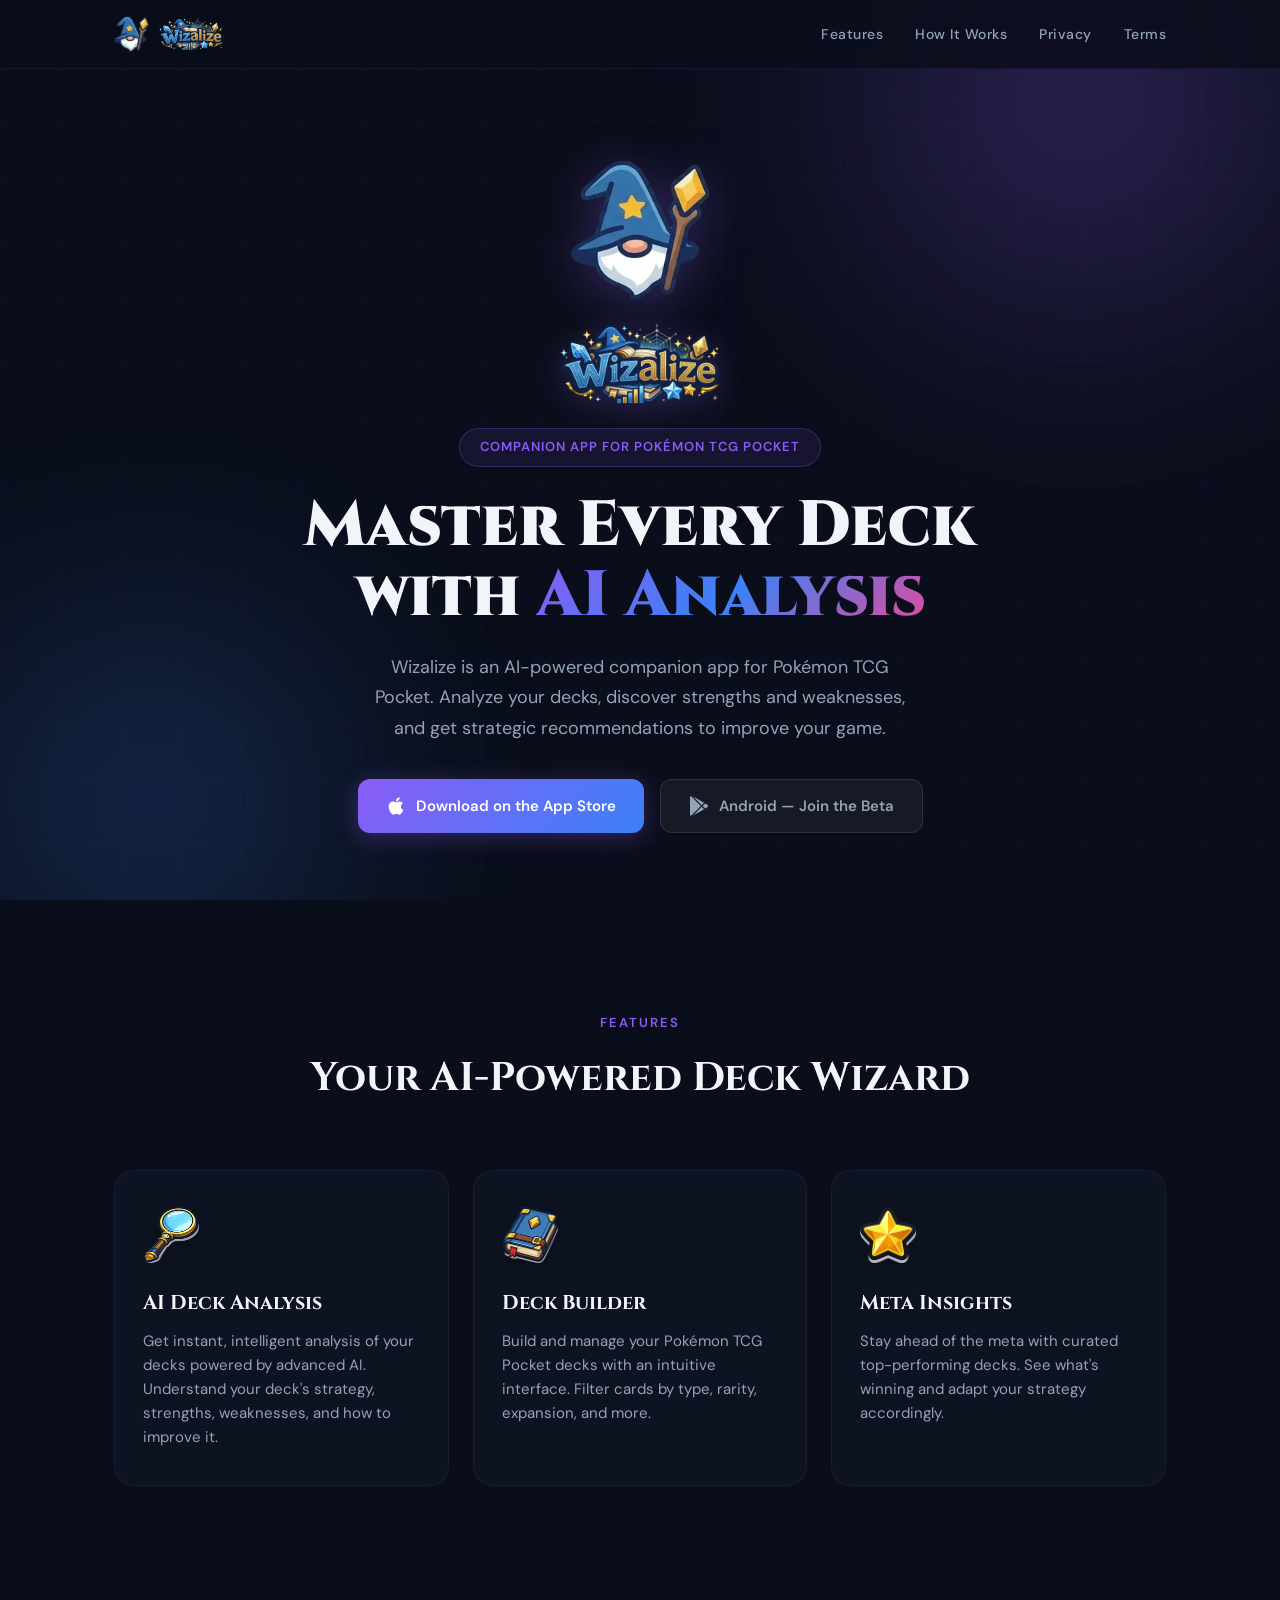
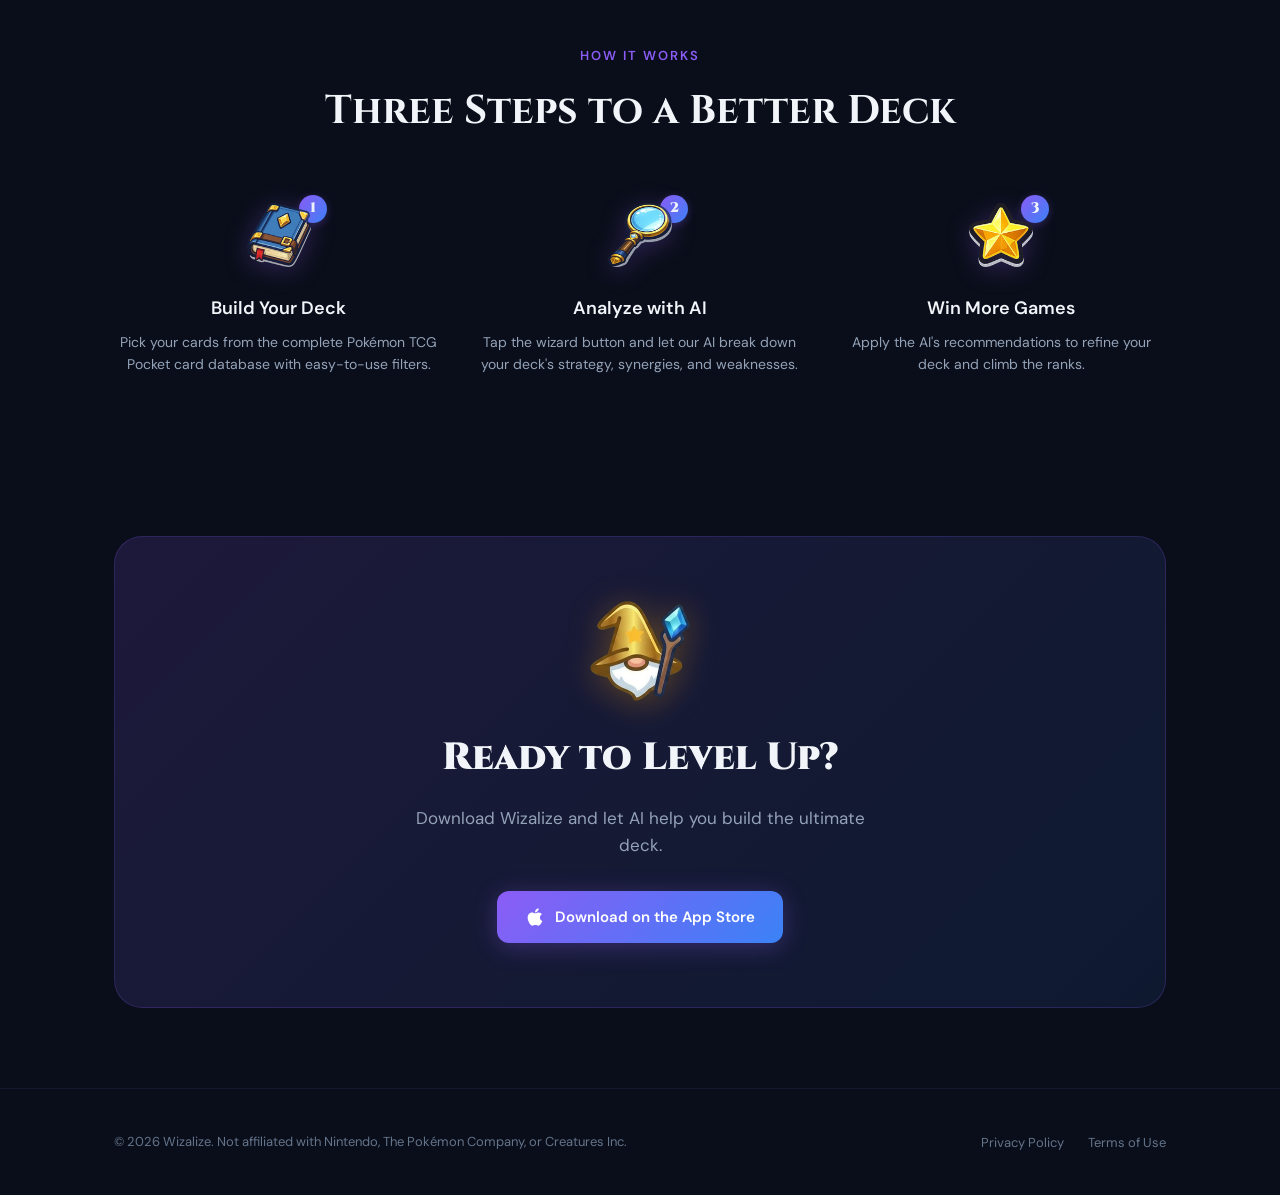
==== commit 68c6ab5e: "Update index.html" ====
--- a/index.html
+++ b/index.html
@@ -350,10 +350,10 @@
                     <svg width="20" height="20" viewBox="0 0 384 512" fill="white"><path d="M318.7 268.7c-.2-36.7 16.4-64.4 50-84.8-18.8-26.9-47.2-41.7-84.7-44.6-35.5-2.8-74.3 20.7-88.5 20.7-15 0-49.4-19.7-76.4-19.7C63.3 141.2 4 184.8 4 273.5q0 39.3 14.4 81.2c12.8 36.7 59 126.7 107.2 125.2 25.2-.6 43-17.9 75.8-17.9 31.8 0 48.3 17.9 76.4 17.9 48.6-.7 90.4-82.5 102.6-119.3-65.2-30.7-61.7-90-61.7-91.9zm-56.6-164.2c27.3-32.4 24.8-61.9 24-72.5-24.1 1.4-52 16.4-67.9 34.9-17.5 19.8-27.8 44.3-25.6 71.9 26.1 2 49.9-11.4 69.5-34.3z"/></svg>
                     Download on the App Store
                 </a>
-                <span class="btn btn-secondary" style="cursor: default;">
+                <a href="https://docs.google.com/forms/d/e/1FAIpQLSec0eo4Kkoe2pCLWPrEEfo6PpCfSm4C4Ho4aSirkuFlKoYflw/viewform" class="btn btn-secondary" target="_blank">
                     <svg width="20" height="20" viewBox="0 0 512 512" fill="currentColor"><path d="M325.3 234.3L104.6 13l280.8 161.2-60.1 60.1zM47 0C34 6.8 25.3 19.2 25.3 35.3v441.3c0 16.1 8.7 28.5 21.7 35.3l256.6-256L47 0zm425.2 225.6l-58.9-34.1-65.7 64.5 65.7 64.5 60.1-34.1c18-14.3 18-46.5-1.2-60.8zM104.6 499l280.8-161.2-60.1-60.1L104.6 499z"/></svg>
-                    Google Play — Coming Soon
-                </span>
+                    Android — Join the Beta
+                </a>
             </div>
         </div>
     </div>
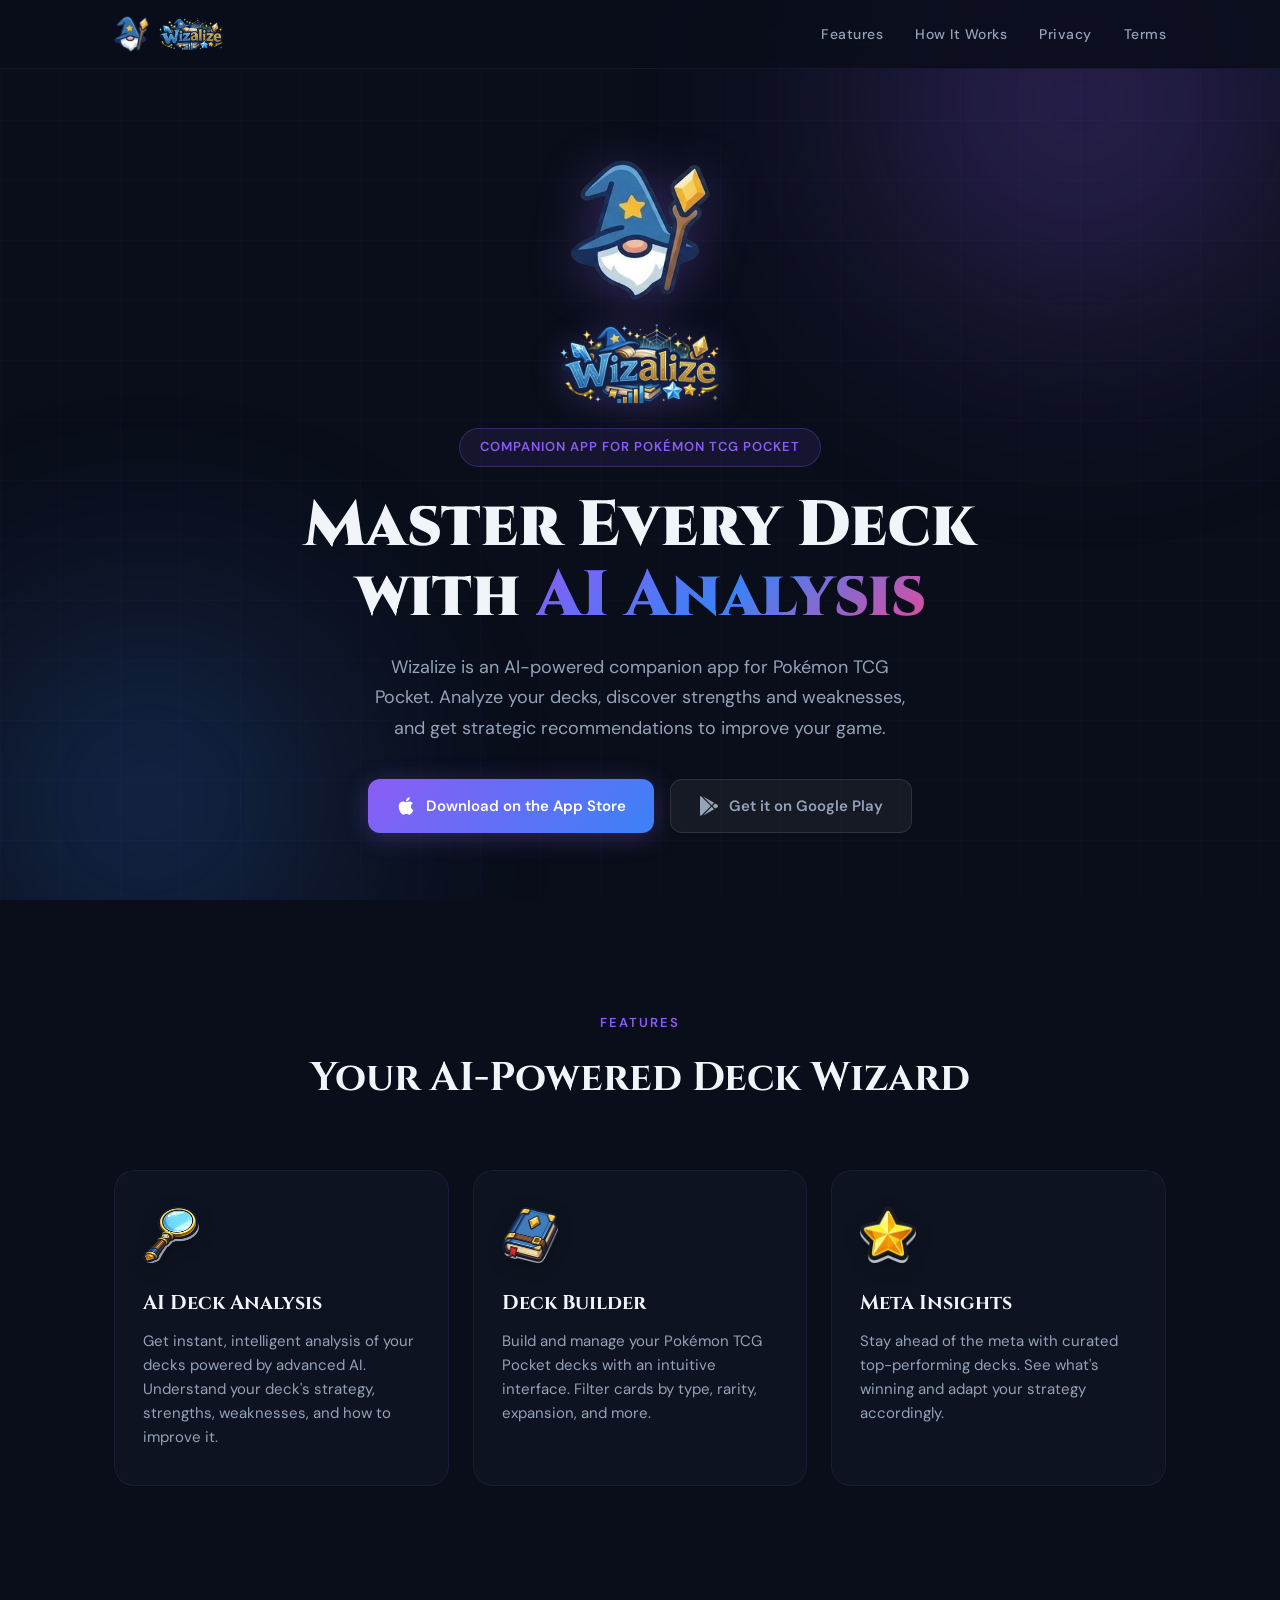
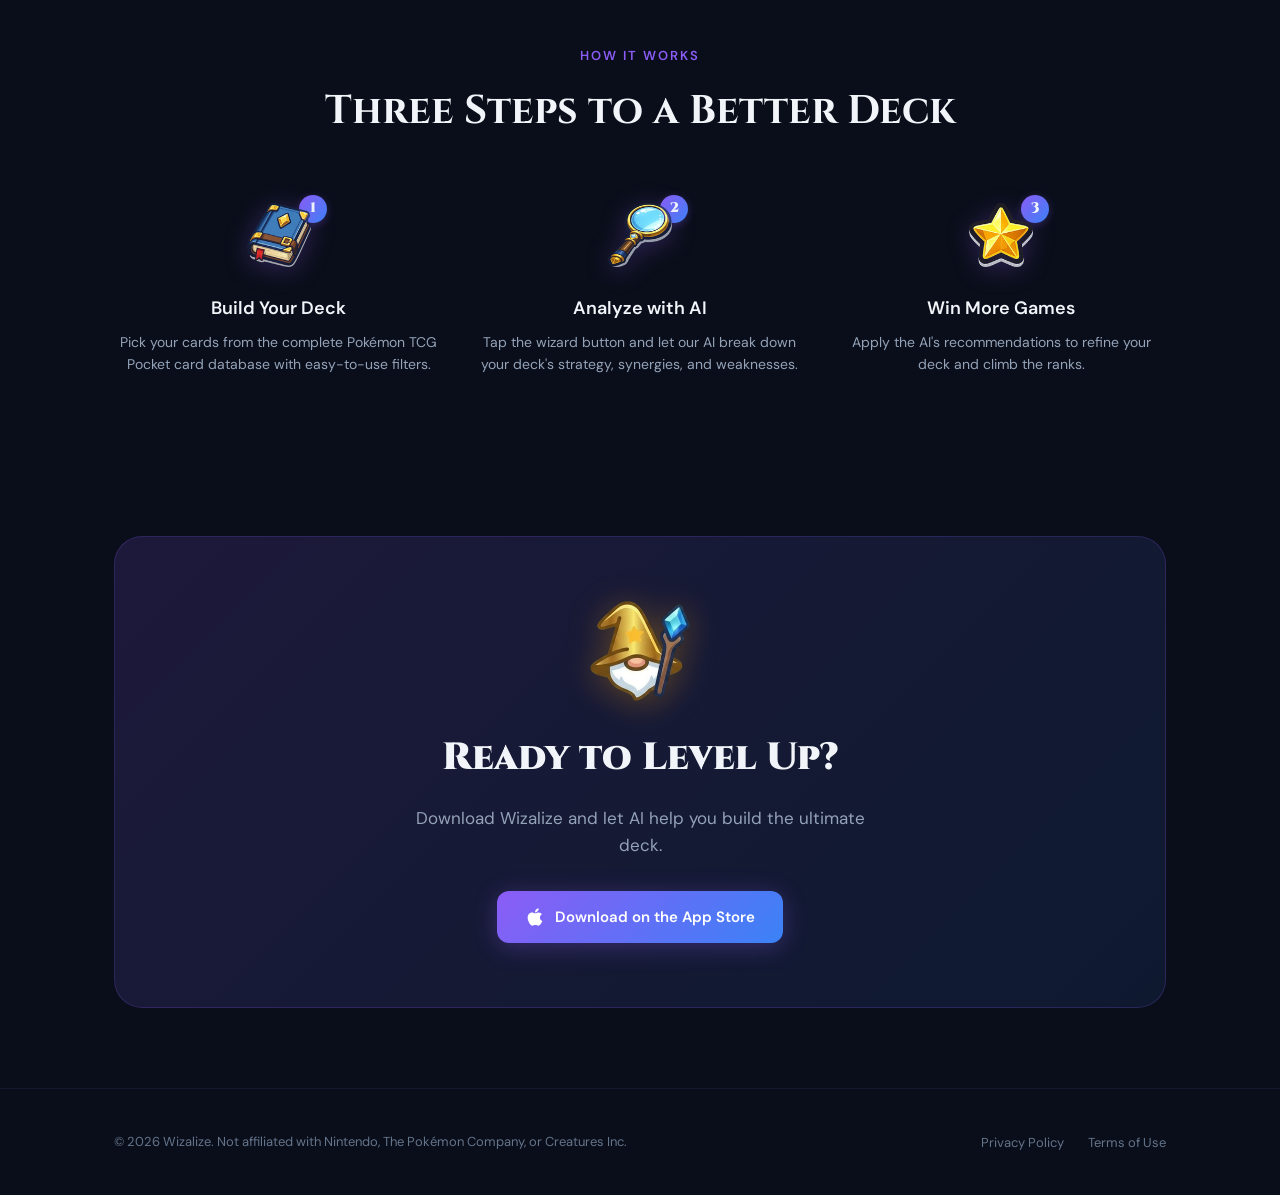
==== commit 5e00dea5: "Update index.html" ====
--- a/index.html
+++ b/index.html
@@ -350,9 +350,9 @@
                     <svg width="20" height="20" viewBox="0 0 384 512" fill="white"><path d="M318.7 268.7c-.2-36.7 16.4-64.4 50-84.8-18.8-26.9-47.2-41.7-84.7-44.6-35.5-2.8-74.3 20.7-88.5 20.7-15 0-49.4-19.7-76.4-19.7C63.3 141.2 4 184.8 4 273.5q0 39.3 14.4 81.2c12.8 36.7 59 126.7 107.2 125.2 25.2-.6 43-17.9 75.8-17.9 31.8 0 48.3 17.9 76.4 17.9 48.6-.7 90.4-82.5 102.6-119.3-65.2-30.7-61.7-90-61.7-91.9zm-56.6-164.2c27.3-32.4 24.8-61.9 24-72.5-24.1 1.4-52 16.4-67.9 34.9-17.5 19.8-27.8 44.3-25.6 71.9 26.1 2 49.9-11.4 69.5-34.3z"/></svg>
                     Download on the App Store
                 </a>
-                <a href="https://docs.google.com/forms/d/e/1FAIpQLSec0eo4Kkoe2pCLWPrEEfo6PpCfSm4C4Ho4aSirkuFlKoYflw/viewform" class="btn btn-secondary" target="_blank">
+                <a href="https://play.google.com/store/apps/details?id=com.pocketdex.app" class="btn btn-secondary" target="_blank">
                     <svg width="20" height="20" viewBox="0 0 512 512" fill="currentColor"><path d="M325.3 234.3L104.6 13l280.8 161.2-60.1 60.1zM47 0C34 6.8 25.3 19.2 25.3 35.3v441.3c0 16.1 8.7 28.5 21.7 35.3l256.6-256L47 0zm425.2 225.6l-58.9-34.1-65.7 64.5 65.7 64.5 60.1-34.1c18-14.3 18-46.5-1.2-60.8zM104.6 499l280.8-161.2-60.1-60.1L104.6 499z"/></svg>
-                    Android — Join the Beta
+                    Get it on Google Play
                 </a>
             </div>
         </div>
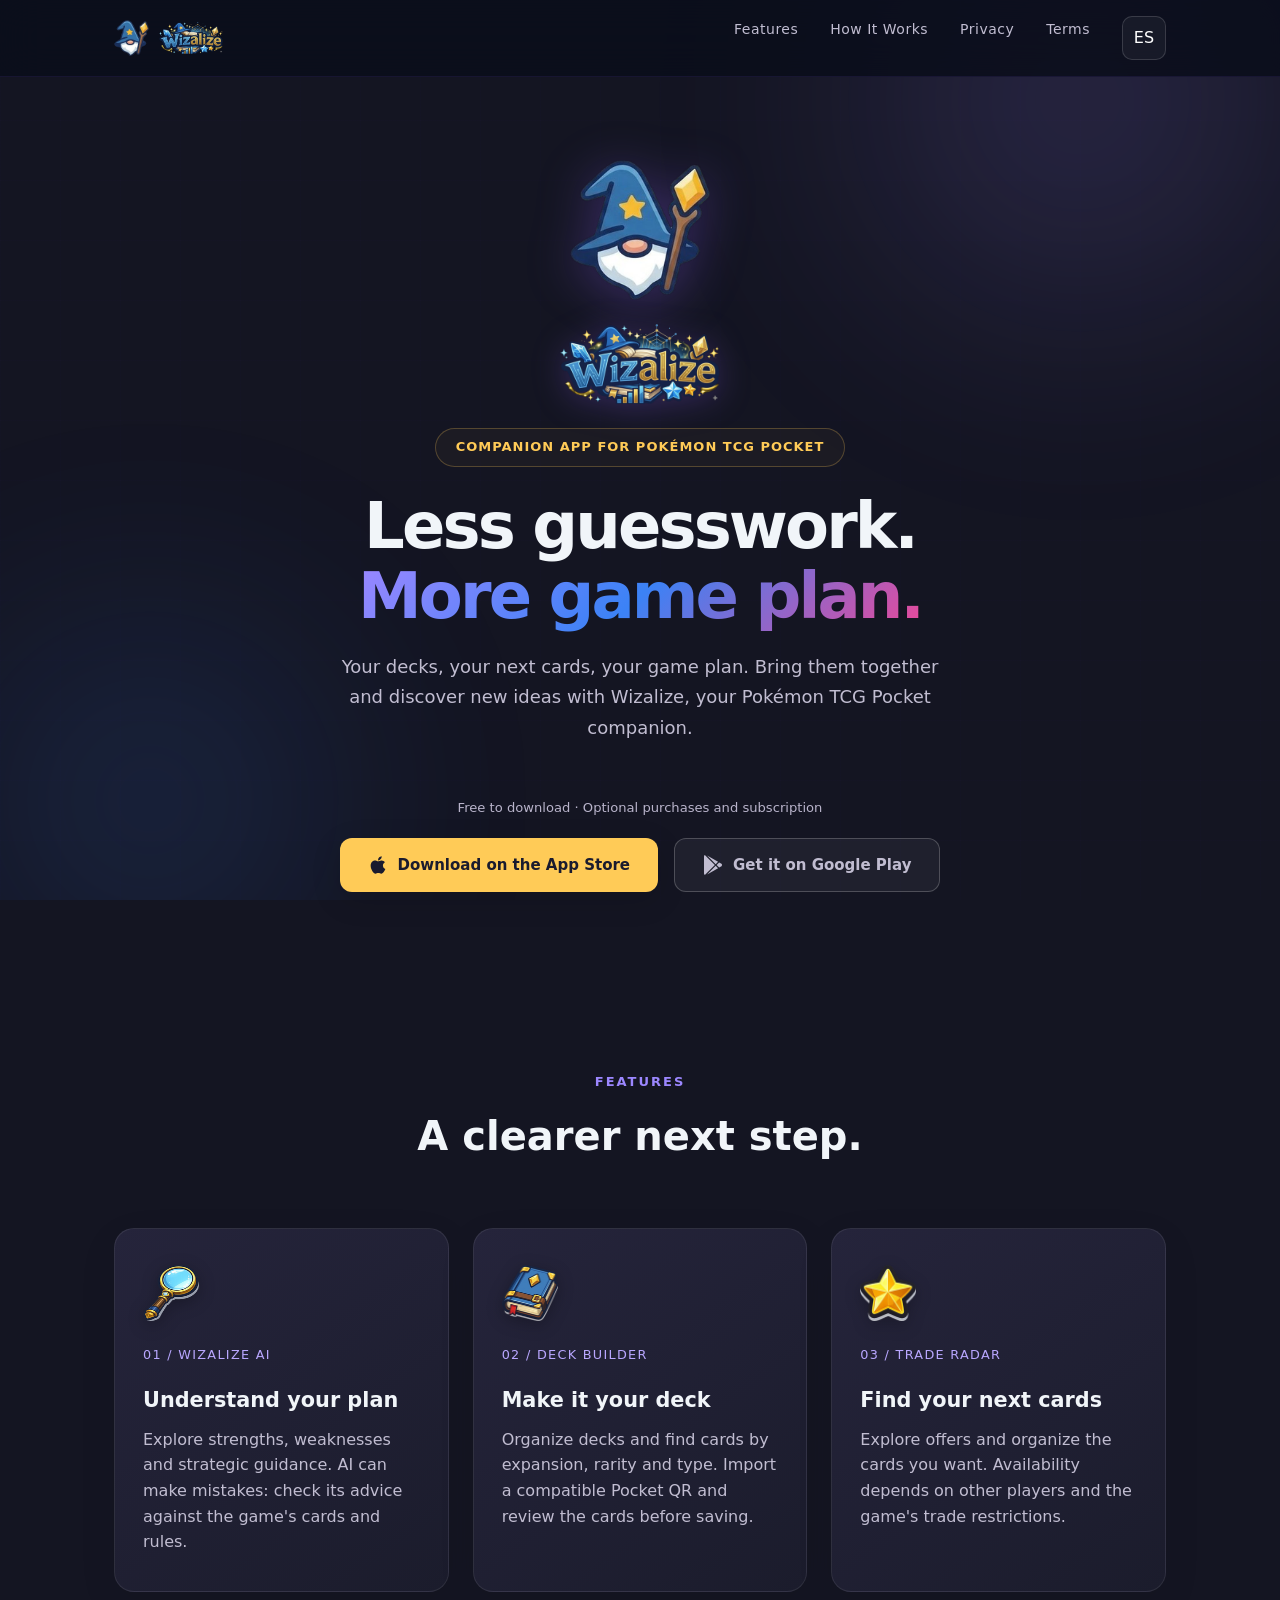
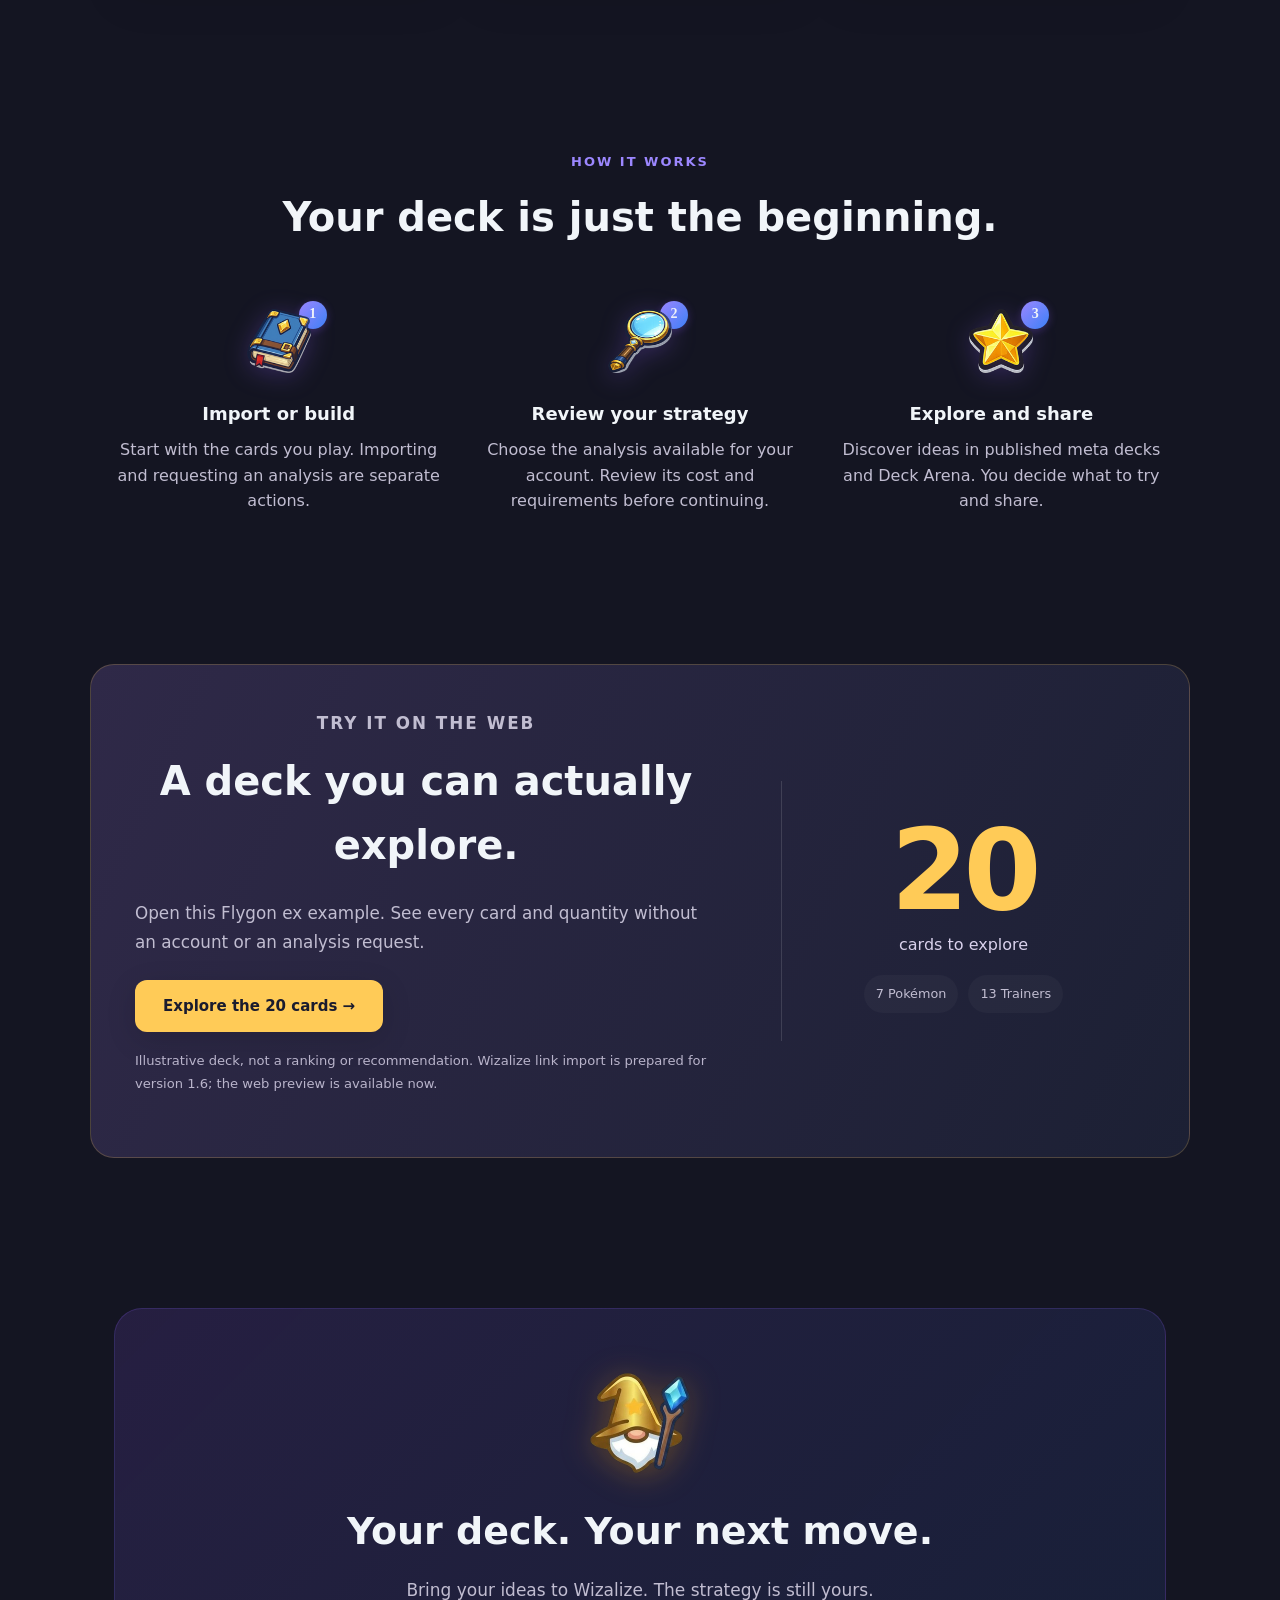
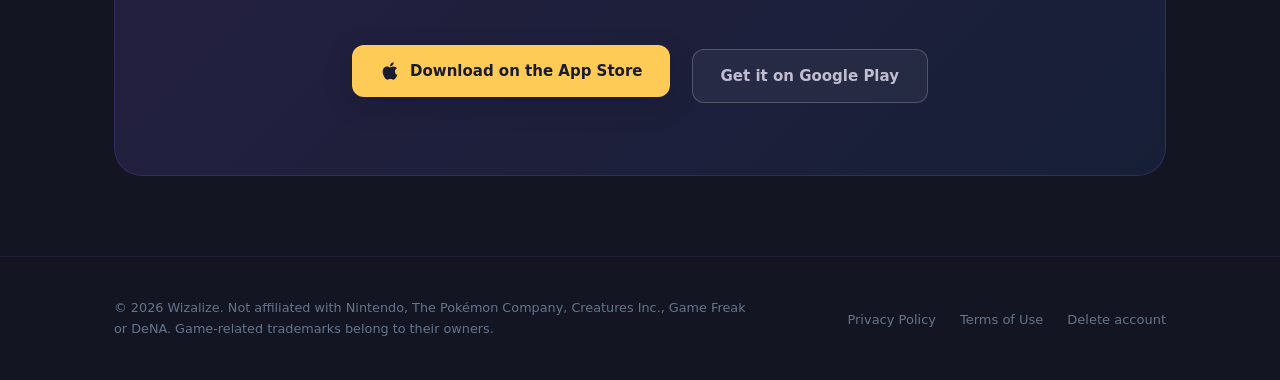
==== commit 549effda: "Refresh homepage and publish bilingual privacy and deletion guidance" ====
--- a/index.html
+++ b/index.html
@@ -5,11 +5,10 @@
     <meta name="viewport" content="width=device-width, initial-scale=1.0">
     <meta name="robots" content="index, follow">
     <link rel="canonical" href="https://wizalize.com/" />
-    <title>Wizalize — AI-Powered Deck Analysis for Pokémon TCG Pocket</title>
-    <meta name="description" content="Wizalize is the ultimate companion app for Pokémon TCG Pocket. Get AI-powered deck analysis, build winning decks, and master the meta.">
-    <link rel="preconnect" href="https://fonts.googleapis.com">
-    <link rel="preconnect" href="https://fonts.gstatic.com" crossorigin>
-    <link href="https://fonts.googleapis.com/css2?family=Cinzel:wght@700;900&family=DM+Sans:ital,wght@0,400;0,500;0,600;1,400&display=swap" rel="stylesheet">
+    <title>Wizalize — Your Deck. Your Next Move.</title>
+    <meta name="description" content="Your Pokémon TCG Pocket companion. Organize decks, understand your strategy and explore trade opportunities.">
+    <meta name="referrer" content="no-referrer">
+    <script src="site.js" defer></script>
     <style>
         *, *::before, *::after { margin: 0; padding: 0; box-sizing: border-box; }
 
@@ -309,6 +308,7 @@
             .features-grid { grid-template-columns: 1fr; }
         }
     </style>
+    <link rel="stylesheet" href="site.css">
 </head>
 <body>
 
@@ -322,10 +322,11 @@
             <img src="[data-uri]" alt="Wizalize" style="height: 32px;">
         </a>
         <ul class="nav-links">
-            <li><a href="#features">Features</a></li>
-            <li><a href="#how-it-works">How It Works</a></li>
-            <li><a href="privacy.html">Privacy</a></li>
-            <li><a href="terms.html">Terms</a></li>
+            <li><a href="#features" data-es="Funciones">Features</a></li>
+            <li><a href="#how-it-works" data-es="Cómo funciona">How It Works</a></li>
+            <li><a href="privacy.html" data-es="Privacidad">Privacy</a></li>
+            <li><a href="terms.html" data-es="Términos">Terms</a></li>
+            <li><button id="language" type="button" aria-label="Cambiar a español">ES</button></li>
         </ul>
     </div>
 </nav>
@@ -336,23 +337,22 @@
             <img src="[data-uri]" alt="Wizalize Wizard" class="hero-mascot">
             <img src="[data-uri]